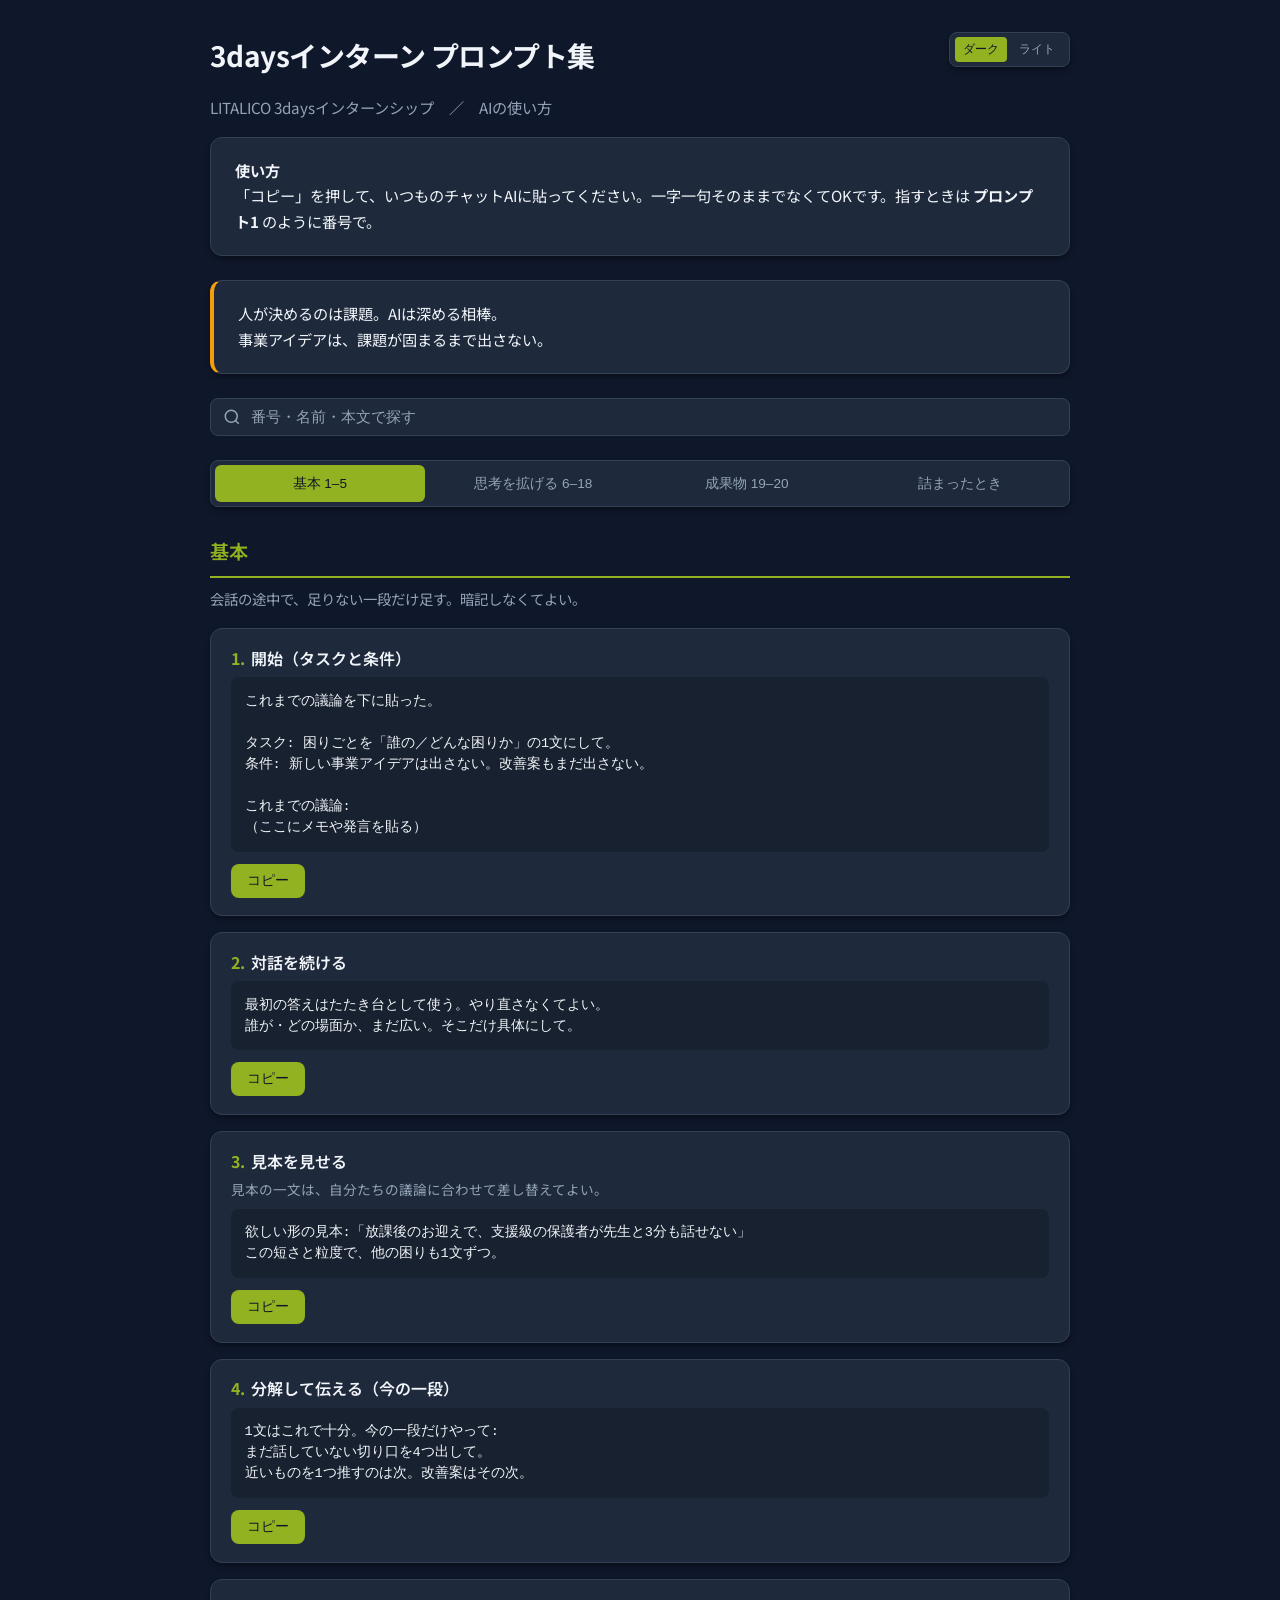
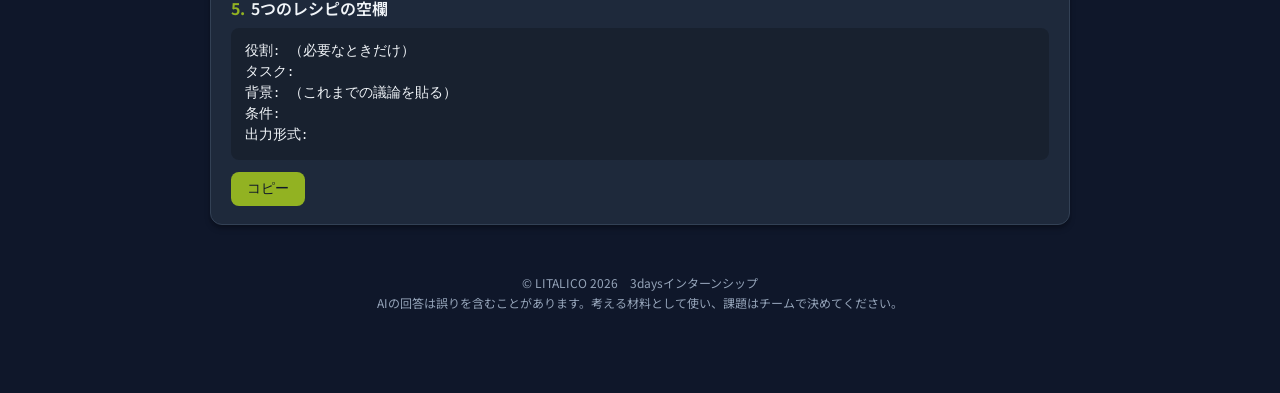
==== index.html @ 245033bb "Add intern prompt page for GitHub Pages. Students can copy numbered prompts the same way as the Yori" ====
<!DOCTYPE html>
<html lang="ja">
<head>
  <meta charset="UTF-8">
  <meta name="viewport" content="width=device-width, initial-scale=1">
  <title>LITALICO 3daysインターン プロンプト集</title>
  <link rel="preconnect" href="https://fonts.googleapis.com">
  <link rel="preconnect" href="https://fonts.gstatic.com" crossorigin>
  <link href="https://fonts.googleapis.com/css2?family=Noto+Sans+JP:wght@400;500;600;700&display=swap" rel="stylesheet">
  <style>
    :root {
      --bg: #0f172a;
      --bg-card: #1e293b;
      --bg-card-hover: #334155;
      --border: #334155;
      --primary: #92B222;
      --primary-hover: #a8c43a;
      --text: #f1f5f9;
      --muted: #94a3b8;
      --accent: #CBEFFA;
      --success: #34d399;
      --btn-text: #0f172a;
      --radius: 12px;
      --radius-sm: 8px;
      --shadow: 0 4px 6px -1px rgba(0,0,0,0.3), 0 2px 4px -2px rgba(0,0,0,0.2);
      --shadow-lg: 0 10px 15px -3px rgba(0,0,0,0.3), 0 4px 6px -4px rgba(0,0,0,0.2);
    }
    body.theme-light {
      --bg: #f5f9eb;
      --bg-card: #ffffff;
      --bg-card-hover: #E8F3C3;
      --border: #d4e8a8;
      --primary: #92B222;
      --primary-hover: #7a9a1c;
      --text: #1a2e0a;
      --muted: #5a6b3a;
      --accent: #CBEFFA;
      --success: #059669;
      --btn-text: #ffffff;
      --prompt-bg: #E8F3C3;
      --shadow: 0 1px 3px rgba(146,178,34,0.12), 0 1px 2px rgba(0,0,0,0.06);
      --shadow-lg: 0 4px 6px -1px rgba(146,178,34,0.15), 0 2px 4px -2px rgba(0,0,0,0.08);
    }
    * { box-sizing: border-box; }
    body {
      font-family: "Noto Sans JP", "Hiragino Sans", "Hiragino Kaku Gothic ProN", Meiryo, sans-serif;
      background: var(--bg);
      color: var(--text);
      line-height: 1.7;
      margin: 0;
      padding: 2rem 1rem 5rem;
      min-height: 100vh;
    }
    .container { max-width: 860px; margin: 0 auto; }
    h1 { font-size: 1.75rem; font-weight: 700; margin-bottom: 0.5rem; letter-spacing: -0.02em; }
    .subtitle { color: var(--muted); font-size: 0.95rem; margin-bottom: 0; }
    .intro, .notice {
      background: var(--bg-card);
      border: 1px solid var(--border);
      border-radius: var(--radius);
      padding: 1.25rem 1.5rem;
      margin-bottom: 1.5rem;
      font-size: 0.95rem;
      box-shadow: var(--shadow);
    }
    .notice { border-left: 4px solid #f59e0b; }
    h2 {
      font-size: 1.2rem;
      font-weight: 600;
      margin: 0 0 1rem;
      padding-top: 0.25rem;
      color: var(--primary);
      border-bottom: 2px solid var(--primary);
      padding-bottom: 0.5rem;
    }
    .lede { color: var(--muted); font-size: 0.9rem; margin: -0.4rem 0 1rem; }
    .page-header {
      display: flex;
      justify-content: space-between;
      align-items: flex-start;
      gap: 1rem;
      margin-bottom: 1rem;
    }
    .page-header h1 { margin: 0; }
    .top-controls {
      display: flex;
      align-items: center;
      gap: 0.5rem;
      flex-shrink: 0;
    }
    .theme-toggle {
      display: flex;
      gap: 0.25rem;
      padding: 0.25rem 0.35rem;
      background: var(--bg-card);
      border: 1px solid var(--border);
      border-radius: var(--radius-sm);
      box-shadow: var(--shadow);
    }
    .theme-toggle button {
      display: inline-flex;
      align-items: center;
      gap: 0.35rem;
      padding: 0.25rem 0.5rem;
      border: none;
      border-radius: 4px;
      background: transparent;
      color: var(--muted);
      font-size: 0.75rem;
      cursor: pointer;
      transition: all 0.2s;
    }
    .theme-toggle button:hover { color: var(--text); background: var(--bg-card-hover); }
    .theme-toggle button.active { background: var(--primary); color: var(--btn-text); font-weight: 500; }
    .prompt-block {
      background: var(--bg-card);
      border: 1px solid var(--border);
      border-radius: var(--radius);
      padding: 1.1rem 1.25rem;
      margin-bottom: 1rem;
      box-shadow: var(--shadow);
    }
    .prompt-block:hover { border-color: var(--primary); box-shadow: var(--shadow-lg); }
    .prompt-title { font-weight: 600; margin-bottom: 0.35rem; font-size: 1rem; line-height: 1.4; }
    .prompt-num { font-weight: 700; color: var(--primary); margin-right: 0.35rem; }
    .prompt-note { color: var(--muted); font-size: 0.85rem; margin: 0 0 0.5rem; }
    .prompt-text {
      white-space: pre-wrap;
      font-family: "Consolas", "Monaco", "SF Mono", monospace;
      font-size: 0.85rem;
      background: var(--prompt-bg, rgba(0,0,0,0.2));
      padding: 0.85rem;
      border-radius: var(--radius-sm);
      margin: 0.5rem 0;
      overflow-x: auto;
      color: var(--text);
      line-height: 1.55;
    }
    .copy-btn {
      display: inline-flex;
      align-items: center;
      gap: 0.35rem;
      background: var(--primary);
      color: var(--btn-text) !important;
      border: none;
      padding: 0.5rem 1rem;
      border-radius: var(--radius-sm);
      font-size: 0.85rem;
      font-weight: 500;
      cursor: pointer;
      margin-top: 0.25rem;
      transition: all 0.2s;
    }
    .copy-btn:hover { background: var(--primary-hover); transform: translateY(-1px); }
    .copy-btn.copied { background: var(--success); }
    .stuck-list { list-style: none; padding: 0; margin: 0; }
    .stuck-list li {
      background: var(--bg-card);
      border: 1px solid var(--border);
      border-radius: var(--radius);
      padding: 1rem 1.25rem;
      margin-bottom: 0.75rem;
      box-shadow: var(--shadow);
    }
    .stuck-when { font-weight: 600; margin-bottom: 0.4rem; }
    .stuck-list .prompt-text { margin-top: 0.4rem; }
    footer { margin-top: 3rem; font-size: 0.75rem; color: var(--muted); text-align: center; }
    .tab-nav {
      display: flex;
      gap: 0.25rem;
      margin-bottom: 1.5rem;
      padding: 0.25rem;
      background: var(--bg-card);
      border-radius: var(--radius-sm);
      box-shadow: var(--shadow);
      border: 1px solid var(--border);
    }
    .tab-nav button {
      flex: 1;
      padding: 0.6rem 0.7rem;
      border: none;
      border-radius: 6px;
      background: transparent;
      color: var(--muted);
      font-size: 0.85rem;
      font-weight: 500;
      cursor: pointer;
      transition: all 0.2s;
    }
    .tab-nav button:hover { color: var(--text); background: var(--bg-card-hover); }
    .tab-nav button.active { background: var(--primary); color: var(--btn-text); }
    .tab-panel { display: none; }
    .tab-panel.active { display: block; }
    .search-bar { margin-bottom: 1.5rem; }
    .search-bar input {
      width: 100%;
      padding: 0.6rem 1rem 0.6rem 2.5rem;
      font-size: 0.95rem;
      border: 1px solid var(--border);
      border-radius: var(--radius-sm);
      background: var(--bg-card);
      color: var(--text);
      background-image: url("data:image/svg+xml,%3Csvg xmlns='http://www.w3.org/2000/svg' width='18' height='18' viewBox='0 0 24 24' fill='none' stroke='%2394a3b8' stroke-width='2'%3E%3Ccircle cx='11' cy='11' r='8'/%3E%3Cpath d='m21 21-4.35-4.35'/%3E%3C/svg%3E");
      background-repeat: no-repeat;
      background-position: 0.75rem center;
    }
    .search-bar input::placeholder { color: var(--muted); }
    .search-bar input:focus { outline: none; border-color: var(--primary); }
    .prompt-block.search-hidden, .stuck-list li.search-hidden { display: none !important; }
    @media (max-width: 640px) {
      .page-header { flex-direction: column; align-items: stretch; }
      .top-controls { justify-content: flex-end; }
      .tab-nav { flex-wrap: wrap; }
      .tab-nav button { flex: 1 1 45%; }
    }
  </style>
</head>
<body>
  <div class="container">
    <header class="page-header">
      <div>
        <h1>3daysインターン プロンプト集</h1>
        <p class="subtitle">LITALICO 3daysインターンシップ　／　AIの使い方</p>
      </div>
      <div class="top-controls">
        <div class="theme-toggle" role="group" aria-label="配色">
          <button type="button" id="theme-dark" class="active" aria-pressed="true">ダーク</button>
          <button type="button" id="theme-light" aria-pressed="false">ライト</button>
        </div>
      </div>
    </header>

    <div class="intro">
      <strong>使い方</strong><br>
      「コピー」を押して、いつものチャットAIに貼ってください。一字一句そのままでなくてOKです。指すときは <strong>プロンプト1</strong> のように番号で。
    </div>
    <div class="notice">
      人が決めるのは課題。AIは深める相棒。<br>
      事業アイデアは、課題が固まるまで出さない。
    </div>

    <div class="search-bar">
      <input id="search-input" type="search" placeholder="番号・名前・本文で探す" autocomplete="off">
    </div>

    <nav class="tab-nav" role="tablist">
      <button type="button" id="tab-basic" class="active" role="tab" aria-selected="true">基本 1–5</button>
      <button type="button" id="tab-think" role="tab" aria-selected="false">思考を拡げる 6–18</button>
      <button type="button" id="tab-output" role="tab" aria-selected="false">成果物 19–20</button>
      <button type="button" id="tab-stuck" role="tab" aria-selected="false">詰まったとき</button>
    </nav>

    <section id="panel-basic" class="tab-panel active" role="tabpanel">
      <h2>基本</h2>
      <p class="lede">会話の途中で、足りない一段だけ足す。暗記しなくてよい。</p>

      <article class="prompt-block">
        <div class="prompt-title"><span class="prompt-num">1.</span>開始（タスクと条件）</div>
        <pre class="prompt-text" data-prompt="1">これまでの議論を下に貼った。

タスク: 困りごとを「誰の／どんな困りか」の1文にして。
条件: 新しい事業アイデアは出さない。改善案もまだ出さない。

これまでの議論:
（ここにメモや発言を貼る）</pre>
        <button type="button" class="copy-btn" data-copy="1">コピー</button>
      </article>

      <article class="prompt-block">
        <div class="prompt-title"><span class="prompt-num">2.</span>対話を続ける</div>
        <pre class="prompt-text" data-prompt="2">最初の答えはたたき台として使う。やり直さなくてよい。
誰が・どの場面か、まだ広い。そこだけ具体にして。</pre>
        <button type="button" class="copy-btn" data-copy="2">コピー</button>
      </article>

      <article class="prompt-block">
        <div class="prompt-title"><span class="prompt-num">3.</span>見本を見せる</div>
        <p class="prompt-note">見本の一文は、自分たちの議論に合わせて差し替えてよい。</p>
        <pre class="prompt-text" data-prompt="3">欲しい形の見本:「放課後のお迎えで、支援級の保護者が先生と3分も話せない」
この短さと粒度で、他の困りも1文ずつ。</pre>
        <button type="button" class="copy-btn" data-copy="3">コピー</button>
      </article>

      <article class="prompt-block">
        <div class="prompt-title"><span class="prompt-num">4.</span>分解して伝える（今の一段）</div>
        <pre class="prompt-text" data-prompt="4">1文はこれで十分。今の一段だけやって:
まだ話していない切り口を4つ出して。
近いものを1つ推すのは次。改善案はその次。</pre>
        <button type="button" class="copy-btn" data-copy="4">コピー</button>
      </article>

      <article class="prompt-block">
        <div class="prompt-title"><span class="prompt-num">5.</span>5つのレシピの空欄</div>
        <pre class="prompt-text" data-prompt="5">役割: （必要なときだけ）
タスク:
背景: （これまでの議論を貼る）
条件:
出力形式:</pre>
        <button type="button" class="copy-btn" data-copy="5">コピー</button>
      </article>
    </section>

    <section id="panel-think" class="tab-panel" role="tabpanel">
      <h2>思考を拡げる（①）</h2>
      <p class="lede">今ほしい一段だけ。全部使わなくてよい。会話の途中で、1行足すのでもよい。</p>

      <article class="prompt-block">
        <div class="prompt-title"><span class="prompt-num">6.</span>切り口を広げる（①-A）</div>
        <p class="prompt-note">視点を広げる。まだ話していない切り口を出す。</p>
        <pre class="prompt-text" data-prompt="6">これまでの議論:
（ここにメモや発言を貼る）

お願い:
1. 出てきた困りごとを、「誰の、どんな困りか」の1文に書き換えて
2. まだ話していない切り口を4つ出して
3. どれが今日の議論と一番近いか、根拠つきで1つ推して
ただし、新しい事業アイデアはまだ出さないで</pre>
        <button type="button" class="copy-btn" data-copy="6">コピー</button>
      </article>

      <article class="prompt-block">
        <div class="prompt-title"><span class="prompt-num">7.</span>視点を変える</div>
        <p class="prompt-note">同じ困りを、賛成と反対から見る。</p>
        <pre class="prompt-text" data-prompt="7">この課題仮説について、賛成側と反対側、それぞれの視点から1文ずつ。
事業アイデアは出さないで。</pre>
        <button type="button" class="copy-btn" data-copy="7">コピー</button>
      </article>

      <article class="prompt-block">
        <div class="prompt-title"><span class="prompt-num">8.</span>立場を変える</div>
        <p class="prompt-note">役割は、自分たちの議論に合わせて差し替えてよい。</p>
        <pre class="prompt-text" data-prompt="8">この困りを、「役割A」の視点と「役割B」の視点、2つの立場から1文ずつ。
例: 保護者と先生、本人と家族。事業アイデアは出さないで。</pre>
        <button type="button" class="copy-btn" data-copy="8">コピー</button>
      </article>

      <article class="prompt-block">
        <div class="prompt-title"><span class="prompt-num">9.</span>漏れとダブりを見る</div>
        <p class="prompt-note">切り口を出したあと。近いものはまとめる。</p>
        <pre class="prompt-text" data-prompt="9">今出した切り口は、モレなくダブりなくなっているか確認して。
漏れがあれば指摘して、1つ補って。事業アイデアは出さないで。</pre>
        <button type="button" class="copy-btn" data-copy="9">コピー</button>
      </article>

      <article class="prompt-block">
        <div class="prompt-title"><span class="prompt-num">10.</span>一段深く聞く</div>
        <p class="prompt-note">1文はできたが、まだ薄いとき。</p>
        <pre class="prompt-text" data-prompt="10">今の困りについて、重要な点をさらに掘り下げて。
見落としている細部やニュアンスも。事業アイデアは出さないで。</pre>
        <button type="button" class="copy-btn" data-copy="10">コピー</button>
      </article>

      <article class="prompt-block">
        <div class="prompt-title"><span class="prompt-num">11.</span>自分たちの案を疑う（①-B）</div>
        <p class="prompt-note">弱点を先に指摘する。改善案は、指摘のあと。</p>
        <pre class="prompt-text" data-prompt="11">いまの課題仮説: （1〜3行）

次の観点で弱点を指摘して。改善案は、指摘のあと別項で。
- 誰の困りかがぼやけていないか
- 検証できない前提はどれか</pre>
        <button type="button" class="copy-btn" data-copy="11">コピー</button>
      </article>

      <article class="prompt-block">
        <div class="prompt-title"><span class="prompt-num">12.</span>前提を洗い出す</div>
        <p class="prompt-note">一般論に見え始めたとき。通用する範囲を先に出す。</p>
        <pre class="prompt-text" data-prompt="12">この回答が成立するために、暗黙の前提となっている条件や、適用範囲の限界があれば指摘して。
事業アイデアは出さないで。</pre>
        <button type="button" class="copy-btn" data-copy="12">コピー</button>
      </article>

      <article class="prompt-block">
        <div class="prompt-title"><span class="prompt-num">13.</span>自分の答えにツッコミを入れる</div>
        <p class="prompt-note">自分たちの仮説に、あえて反論する。</p>
        <pre class="prompt-text" data-prompt="13">自分の回答に反論するつもりで考えて。間違いや論理の欠陥があれば指摘して。
改善は、指摘のあと。事業アイデアは出さないで。</pre>
        <button type="button" class="copy-btn" data-copy="13">コピー</button>
      </article>

      <article class="prompt-block">
        <div class="prompt-title"><span class="prompt-num">14.</span>自己採点させる</div>
        <p class="prompt-note">頼んだことに対して、足りない項目だけ直させる。</p>
        <pre class="prompt-text" data-prompt="14">先の回答を、頼んだことごとに0〜5点で自己評価して。
足りない項目があれば、そこだけ直して。事業アイデアは足さないで。</pre>
        <button type="button" class="copy-btn" data-copy="14">コピー</button>
      </article>

      <article class="prompt-block">
        <div class="prompt-title"><span class="prompt-num">15.</span>メタプロンプト（①-C）</div>
        <p class="prompt-note">成果物ではなく、お願いの仕方をAIに考えさせる。</p>
        <pre class="prompt-text" data-prompt="15">課題の解像度を上げるためのプロンプトを作って。
事業アイデアはまだ出さないで。</pre>
        <button type="button" class="copy-btn" data-copy="15">コピー</button>
      </article>

      <article class="prompt-block">
        <div class="prompt-title"><span class="prompt-num">16.</span>逆質問（①-C）</div>
        <p class="prompt-note">仕様の穴を埋める。AIから人間に質問させる。</p>
        <pre class="prompt-text" data-prompt="16">タスクの完成度を高めるために、ユーザーに聞くべきことがあれば質問して。
1問ずつ待って。</pre>
        <button type="button" class="copy-btn" data-copy="16">コピー</button>
      </article>

      <article class="prompt-block">
        <div class="prompt-title"><span class="prompt-num">17.</span>決める問いを先に聞く（①-C）</div>
        <p class="prompt-note">事業案の前に、次の30分で決める順を出させる。体験では2問で止めてよい。</p>
        <pre class="prompt-text" data-prompt="17">今の議論を、事業アイデアに落とす前に、課題の解像度を上げたい。
次の30分で決めるべき問いを、重要な順に5つ質問して。
1問ずつ待って。私たちが答えたら次の問いに進んで。</pre>
        <button type="button" class="copy-btn" data-copy="17">コピー</button>
      </article>

      <article class="prompt-block">
        <div class="prompt-title"><span class="prompt-num">18.</span>自分の言葉にする</div>
        <pre class="prompt-text" data-prompt="18">この課題仮説を、チームの仲間に30秒で説明するなら、どう言う？
私の言葉で言い直せるように、短い原稿を1つ出して。
専門用語は使わない。事業アイデアは入れない。</pre>
        <button type="button" class="copy-btn" data-copy="18">コピー</button>
      </article>
    </section>

    <section id="panel-output" class="tab-panel" role="tabpanel">
      <h2>成果物をまとめる（②）</h2>
      <p class="lede">骨子が言えてから渡す。見た目はスキルが担う。自分でデザインを磨かない。</p>

      <article class="prompt-block">
        <div class="prompt-title"><span class="prompt-num">19.</span>根拠を出す</div>
        <p class="prompt-note">事実が薄いとき。ないものは「ない」でよい。</p>
        <pre class="prompt-text" data-prompt="19">今の説明を支持する数値や調査結果があれば出して。出典も。
ないものは「ない」と書いて。まだ事業案は出さないで。</pre>
        <button type="button" class="copy-btn" data-copy="19">コピー</button>
      </article>

      <article class="prompt-block">
        <div class="prompt-title"><span class="prompt-num">20.</span>スキルを呼ぶ</div>
        <p class="prompt-note">呼び方は /litalico-presentation でもよい。スキルが先に項目を聞いてくる。生の議論メモのまま投げない。</p>
        <pre class="prompt-text" data-prompt="20">最終プレゼン資料を作って。

骨子:
- 課題:
- 論理:
- 伝えたいこと:</pre>
        <button type="button" class="copy-btn" data-copy="20">コピー</button>
      </article>
    </section>

    <section id="panel-stuck" class="tab-panel" role="tabpanel">
      <h2>詰まったとき</h2>
      <ul class="stuck-list">
        <li>
          <div class="stuck-when">出力が長い</div>
          <pre class="prompt-text" data-prompt="21">今のを半分の長さにして。今ほしい一段だけ</pre>
          <button type="button" class="copy-btn" data-copy="21">コピー</button>
        </li>
        <li>
          <div class="stuck-when">浅い・一般論</div>
          <p class="prompt-note">プロンプト10 一段深く聞く、または プロンプト12 前提を洗い出す</p>
        </li>
        <li>
          <div class="stuck-when">事業案ばかり</div>
          <pre class="prompt-text" data-prompt="22">新しい事業アイデアはまだ出さないで。課題の切り口だけ</pre>
          <button type="button" class="copy-btn" data-copy="22">コピー</button>
        </li>
        <li>
          <div class="stuck-when">一発で終わった</div>
          <p class="prompt-note">プロンプト2 に続けて、プロンプト14 自己採点</p>
        </li>
        <li>
          <div class="stuck-when">何を頼むかわからない</div>
          <p class="prompt-note">プロンプト16 逆質問、または プロンプト17 決める問いを先に聞く</p>
        </li>
        <li>
          <div class="stuck-when">スライドを作り始めた</div>
          <pre class="prompt-text" data-prompt="23">見た目はまだ。骨子（課題と論理）だけ言って</pre>
          <button type="button" class="copy-btn" data-copy="23">コピー</button>
        </li>
        <li>
          <div class="stuck-when">似た切り口ばかり</div>
          <p class="prompt-note">プロンプト7 視点を変える、または プロンプト9 漏れとダブり</p>
        </li>
        <li>
          <div class="stuck-when">意味が追えない</div>
          <pre class="prompt-text" data-prompt="24">これってどういうこと？ 中学生にも分かる言葉で</pre>
          <button type="button" class="copy-btn" data-copy="24">コピー</button>
        </li>
      </ul>
    </section>

    <footer>
      © LITALICO 2026　3daysインターンシップ<br>
      AIの回答は誤りを含むことがあります。考える材料として使い、課題はチームで決めてください。
    </footer>
  </div>

  <script>
    (function() {
      var THEME_KEY = '3days-intern-theme';
      var TAB_KEY = '3days-intern-tab';
      var btnThemeDark = document.getElementById('theme-dark');
      var btnThemeLight = document.getElementById('theme-light');
      var tabs = document.querySelectorAll('.tab-nav button');
      var panels = document.querySelectorAll('.tab-panel');
      var tabIds = ['basic', 'think', 'output', 'stuck'];

      function setTheme(mode) {
        var isLight = mode === 'light';
        document.body.classList.toggle('theme-light', isLight);
        btnThemeDark.classList.toggle('active', !isLight);
        btnThemeLight.classList.toggle('active', isLight);
        btnThemeDark.setAttribute('aria-pressed', !isLight);
        btnThemeLight.setAttribute('aria-pressed', isLight);
        try { localStorage.setItem(THEME_KEY, mode); } catch (e) {}
      }

      function setTab(id) {
        tabs.forEach(function(t) {
          var isActive = t.id === 'tab-' + id;
          t.classList.toggle('active', isActive);
          t.setAttribute('aria-selected', isActive);
        });
        panels.forEach(function(p) {
          p.classList.toggle('active', p.id === 'panel-' + id);
        });
        try { localStorage.setItem(TAB_KEY, id); } catch (e) {}
      }

      function filterSearch() {
        var q = (document.getElementById('search-input').value || '').trim().toLowerCase();
        var activePanel = document.querySelector('.tab-panel.active');
        if (!activePanel) return;
        var blocks = activePanel.querySelectorAll('.prompt-block, .stuck-list li');
        blocks.forEach(function(b) {
          var title = (b.querySelector('.prompt-title, .stuck-when') || {}).textContent || '';
          var note = (b.querySelector('.prompt-note') || {}).textContent || '';
          var text = (b.querySelector('.prompt-text') || {}).textContent || '';
          var match = !q || (title + note + text).toLowerCase().indexOf(q) >= 0;
          b.classList.toggle('search-hidden', !match);
        });
      }

      btnThemeDark.addEventListener('click', function() { setTheme('dark'); });
      btnThemeLight.addEventListener('click', function() { setTheme('light'); });
      tabs.forEach(function(t) {
        t.addEventListener('click', function() {
          setTab(t.id.replace('tab-', ''));
          setTimeout(filterSearch, 0);
        });
      });
      document.getElementById('search-input').addEventListener('input', filterSearch);

      var savedTheme = localStorage.getItem(THEME_KEY);
      if (savedTheme === 'light') setTheme('light');
      var savedTab = localStorage.getItem(TAB_KEY);
      if (savedTab && tabIds.indexOf(savedTab) >= 0) setTab(savedTab);
    })();

    document.querySelectorAll('.copy-btn').forEach(function(btn) {
      btn.addEventListener('click', function() {
        var id = this.getAttribute('data-copy');
        var pre = document.querySelector('.prompt-text[data-prompt="' + id + '"]');
        var text = pre ? pre.textContent : '';
        navigator.clipboard.writeText(text).then(function() {
          btn.textContent = 'コピーしました';
          btn.classList.add('copied');
          setTimeout(function() {
            btn.textContent = 'コピー';
            btn.classList.remove('copied');
          }, 2000);
        });
      });
    });
  </script>
</body>
</html>
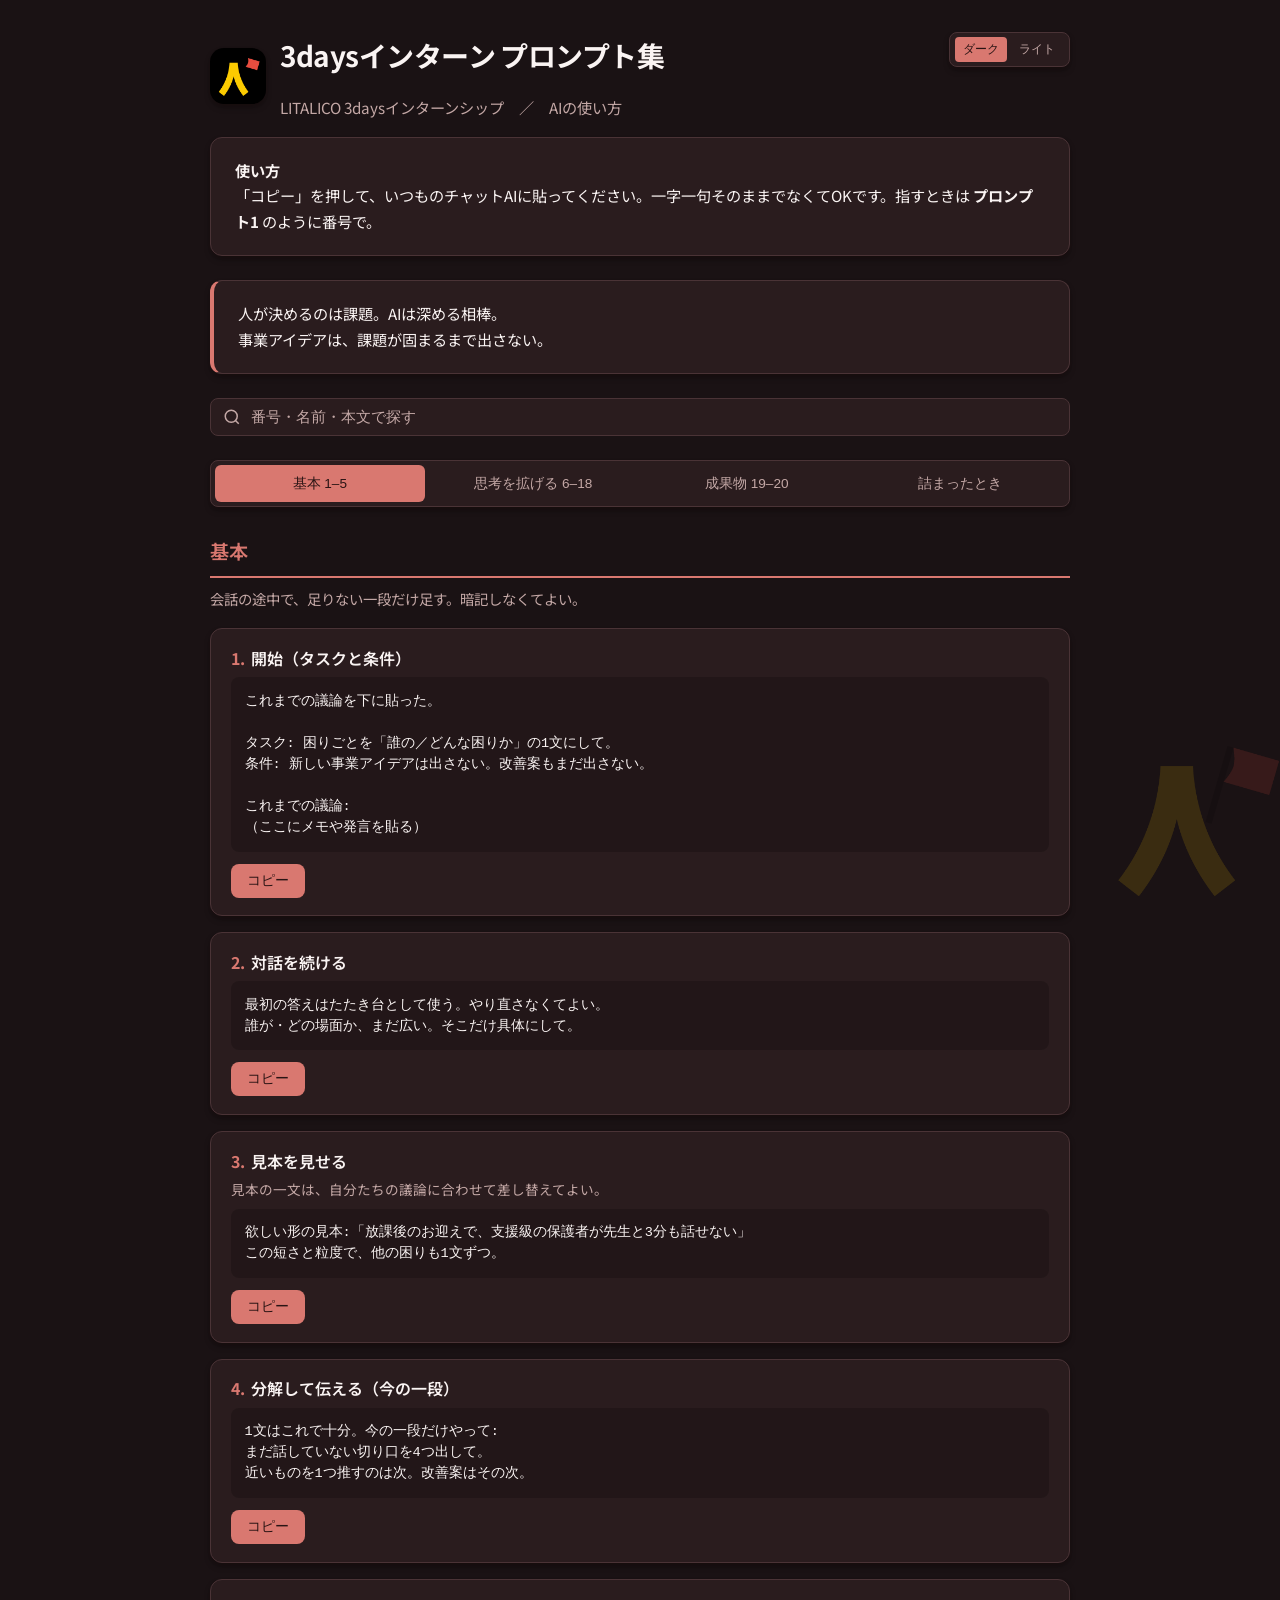
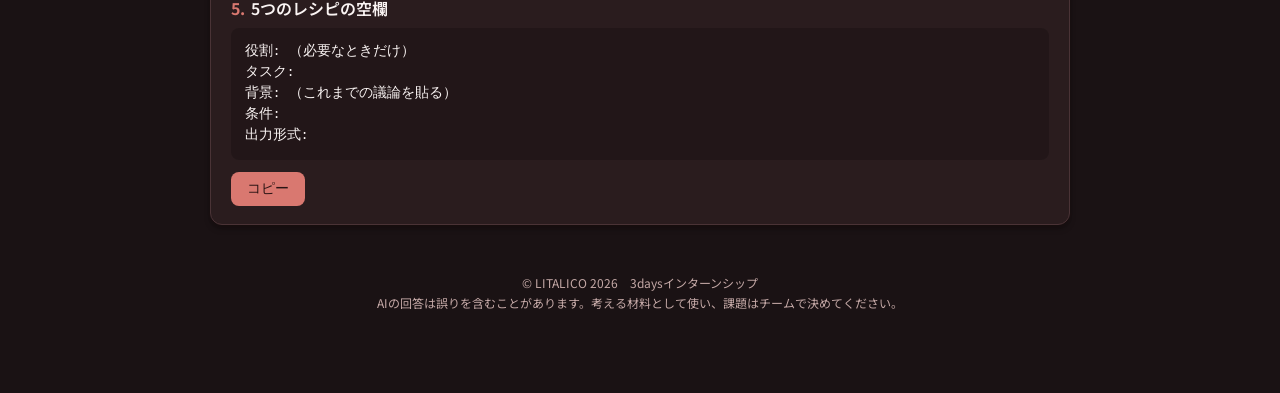
==== commit 5e2fee26: "Use a soft red palette and add the intern mark as ashirai. The header icon and corner watermark keep" ====
--- a/index.html
+++ b/index.html
@@ -4,42 +4,44 @@
   <meta charset="UTF-8">
   <meta name="viewport" content="width=device-width, initial-scale=1">
   <title>LITALICO 3daysインターン プロンプト集</title>
+  <link rel="icon" href="img/mark.png" type="image/png">
+  <link rel="apple-touch-icon" href="img/mark.png">
   <link rel="preconnect" href="https://fonts.googleapis.com">
   <link rel="preconnect" href="https://fonts.gstatic.com" crossorigin>
   <link href="https://fonts.googleapis.com/css2?family=Noto+Sans+JP:wght@400;500;600;700&display=swap" rel="stylesheet">
   <style>
     :root {
-      --bg: #0f172a;
-      --bg-card: #1e293b;
-      --bg-card-hover: #334155;
-      --border: #334155;
-      --primary: #92B222;
-      --primary-hover: #a8c43a;
-      --text: #f1f5f9;
-      --muted: #94a3b8;
-      --accent: #CBEFFA;
-      --success: #34d399;
-      --btn-text: #0f172a;
+      --bg: #1a1214;
+      --bg-card: #2a1c1e;
+      --bg-card-hover: #3a282a;
+      --border: #4a3336;
+      --primary: #d97870;
+      --primary-hover: #e38e86;
+      --text: #faf4f3;
+      --muted: #c4a8a6;
+      --accent: #f0c4be;
+      --success: #7eb89a;
+      --btn-text: #2a1414;
       --radius: 12px;
       --radius-sm: 8px;
-      --shadow: 0 4px 6px -1px rgba(0,0,0,0.3), 0 2px 4px -2px rgba(0,0,0,0.2);
-      --shadow-lg: 0 10px 15px -3px rgba(0,0,0,0.3), 0 4px 6px -4px rgba(0,0,0,0.2);
+      --shadow: 0 4px 6px -1px rgba(0,0,0,0.35), 0 2px 4px -2px rgba(80,24,24,0.25);
+      --shadow-lg: 0 10px 15px -3px rgba(0,0,0,0.35), 0 4px 6px -4px rgba(80,24,24,0.25);
     }
     body.theme-light {
-      --bg: #f5f9eb;
+      --bg: #f7f0ee;
       --bg-card: #ffffff;
-      --bg-card-hover: #E8F3C3;
-      --border: #d4e8a8;
-      --primary: #92B222;
-      --primary-hover: #7a9a1c;
-      --text: #1a2e0a;
-      --muted: #5a6b3a;
-      --accent: #CBEFFA;
-      --success: #059669;
+      --bg-card-hover: #f6e4e1;
+      --border: #ead4d0;
+      --primary: #c45c58;
+      --primary-hover: #b04e4a;
+      --text: #3a2222;
+      --muted: #8a5e5c;
+      --accent: #e8b4ae;
+      --success: #3d8f6e;
       --btn-text: #ffffff;
-      --prompt-bg: #E8F3C3;
-      --shadow: 0 1px 3px rgba(146,178,34,0.12), 0 1px 2px rgba(0,0,0,0.06);
-      --shadow-lg: 0 4px 6px -1px rgba(146,178,34,0.15), 0 2px 4px -2px rgba(0,0,0,0.08);
+      --prompt-bg: #f8e8e5;
+      --shadow: 0 1px 3px rgba(196,92,88,0.12), 0 1px 2px rgba(0,0,0,0.06);
+      --shadow-lg: 0 4px 6px -1px rgba(196,92,88,0.16), 0 2px 4px -2px rgba(0,0,0,0.08);
     }
     * { box-sizing: border-box; }
     body {
@@ -63,7 +65,35 @@
       font-size: 0.95rem;
       box-shadow: var(--shadow);
     }
-    .notice { border-left: 4px solid #f59e0b; }
+    .notice { border-left: 4px solid var(--primary); }
+    .brand {
+      display: flex;
+      align-items: center;
+      gap: 0.85rem;
+      min-width: 0;
+    }
+    .brand-mark {
+      width: 56px;
+      height: 56px;
+      border-radius: 14px;
+      object-fit: cover;
+      flex-shrink: 0;
+      box-shadow: var(--shadow);
+      background: #000;
+    }
+    .ashirai {
+      position: fixed;
+      right: -24px;
+      bottom: -28px;
+      width: 220px;
+      height: 220px;
+      opacity: 0.14;
+      pointer-events: none;
+      z-index: 0;
+      object-fit: contain;
+    }
+    body.theme-light .ashirai { opacity: 0.1; }
+    .container { position: relative; z-index: 1; }
     h2 {
       font-size: 1.2rem;
       font-weight: 600;
@@ -200,7 +230,7 @@
       border-radius: var(--radius-sm);
       background: var(--bg-card);
       color: var(--text);
-      background-image: url("data:image/svg+xml,%3Csvg xmlns='http://www.w3.org/2000/svg' width='18' height='18' viewBox='0 0 24 24' fill='none' stroke='%2394a3b8' stroke-width='2'%3E%3Ccircle cx='11' cy='11' r='8'/%3E%3Cpath d='m21 21-4.35-4.35'/%3E%3C/svg%3E");
+      background-image: url("data:image/svg+xml,%3Csvg xmlns='http://www.w3.org/2000/svg' width='18' height='18' viewBox='0 0 24 24' fill='none' stroke='%23c4a8a6' stroke-width='2'%3E%3Ccircle cx='11' cy='11' r='8'/%3E%3Cpath d='m21 21-4.35-4.35'/%3E%3C/svg%3E");
       background-repeat: no-repeat;
       background-position: 0.75rem center;
     }
@@ -212,15 +242,21 @@
       .top-controls { justify-content: flex-end; }
       .tab-nav { flex-wrap: wrap; }
       .tab-nav button { flex: 1 1 45%; }
+      .brand-mark { width: 48px; height: 48px; border-radius: 12px; }
+      .ashirai { width: 150px; height: 150px; }
     }
   </style>
 </head>
 <body>
+  <img class="ashirai" src="img/mark.png" alt="" aria-hidden="true">
   <div class="container">
     <header class="page-header">
-      <div>
-        <h1>3daysインターン プロンプト集</h1>
-        <p class="subtitle">LITALICO 3daysインターンシップ　／　AIの使い方</p>
+      <div class="brand">
+        <img class="brand-mark" src="img/mark.png" width="56" height="56" alt="">
+        <div>
+          <h1>3daysインターン プロンプト集</h1>
+          <p class="subtitle">LITALICO 3daysインターンシップ　／　AIの使い方</p>
+        </div>
       </div>
       <div class="top-controls">
         <div class="theme-toggle" role="group" aria-label="配色">
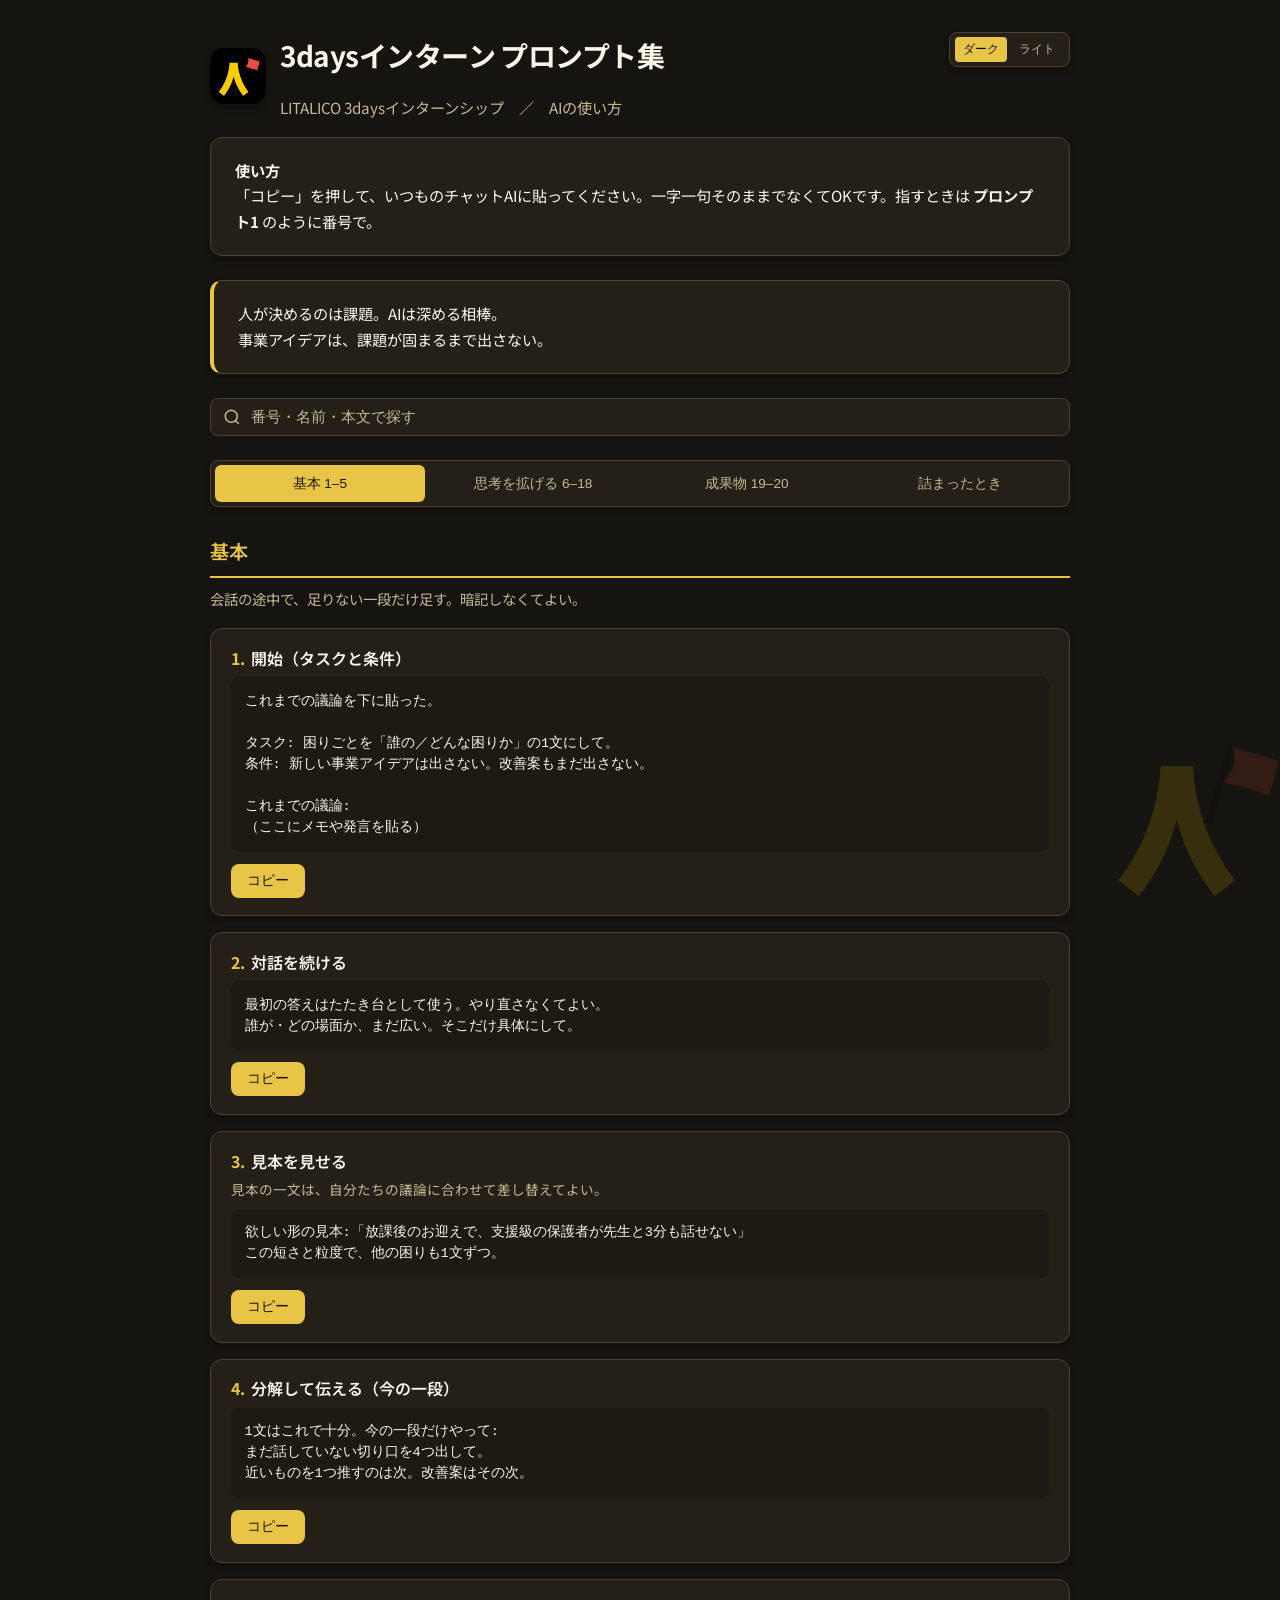
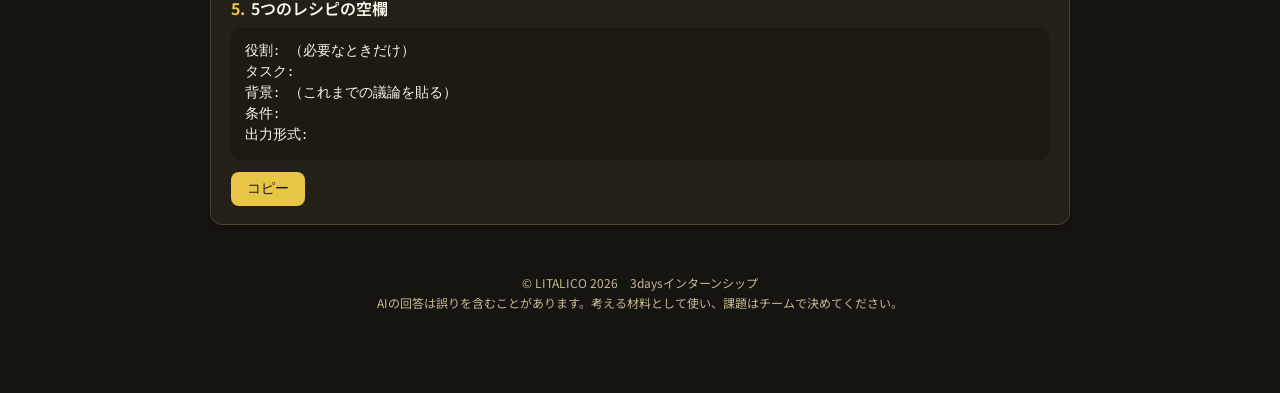
==== commit 473f6b16: "Switch the page palette to yellow to match the intern mark. Co-authored-by: Cursor <cursoragent@curs" ====
--- a/index.html
+++ b/index.html
@@ -11,37 +11,37 @@
   <link href="https://fonts.googleapis.com/css2?family=Noto+Sans+JP:wght@400;500;600;700&display=swap" rel="stylesheet">
   <style>
     :root {
-      --bg: #1a1214;
-      --bg-card: #2a1c1e;
-      --bg-card-hover: #3a282a;
-      --border: #4a3336;
-      --primary: #d97870;
-      --primary-hover: #e38e86;
-      --text: #faf4f3;
-      --muted: #c4a8a6;
-      --accent: #f0c4be;
+      --bg: #161410;
+      --bg-card: #242018;
+      --bg-card-hover: #3a3426;
+      --border: #4a4330;
+      --primary: #e8c547;
+      --primary-hover: #f0d36a;
+      --text: #faf6ea;
+      --muted: #c4b896;
+      --accent: #f5e4a8;
       --success: #7eb89a;
-      --btn-text: #2a1414;
+      --btn-text: #1a1508;
       --radius: 12px;
       --radius-sm: 8px;
-      --shadow: 0 4px 6px -1px rgba(0,0,0,0.35), 0 2px 4px -2px rgba(80,24,24,0.25);
-      --shadow-lg: 0 10px 15px -3px rgba(0,0,0,0.35), 0 4px 6px -4px rgba(80,24,24,0.25);
+      --shadow: 0 4px 6px -1px rgba(0,0,0,0.35), 0 2px 4px -2px rgba(80,64,16,0.25);
+      --shadow-lg: 0 10px 15px -3px rgba(0,0,0,0.35), 0 4px 6px -4px rgba(80,64,16,0.25);
     }
     body.theme-light {
-      --bg: #f7f0ee;
+      --bg: #faf6ea;
       --bg-card: #ffffff;
-      --bg-card-hover: #f6e4e1;
-      --border: #ead4d0;
-      --primary: #c45c58;
-      --primary-hover: #b04e4a;
-      --text: #3a2222;
-      --muted: #8a5e5c;
-      --accent: #e8b4ae;
+      --bg-card-hover: #f5edd0;
+      --border: #eadcb0;
+      --primary: #d4b03a;
+      --primary-hover: #c09c28;
+      --text: #2a2410;
+      --muted: #7a7048;
+      --accent: #e8d48a;
       --success: #3d8f6e;
-      --btn-text: #ffffff;
-      --prompt-bg: #f8e8e5;
-      --shadow: 0 1px 3px rgba(196,92,88,0.12), 0 1px 2px rgba(0,0,0,0.06);
-      --shadow-lg: 0 4px 6px -1px rgba(196,92,88,0.16), 0 2px 4px -2px rgba(0,0,0,0.08);
+      --btn-text: #1a1508;
+      --prompt-bg: #f5edd0;
+      --shadow: 0 1px 3px rgba(212,176,58,0.18), 0 1px 2px rgba(0,0,0,0.06);
+      --shadow-lg: 0 4px 6px -1px rgba(212,176,58,0.2), 0 2px 4px -2px rgba(0,0,0,0.08);
     }
     * { box-sizing: border-box; }
     body {
@@ -230,7 +230,7 @@
       border-radius: var(--radius-sm);
       background: var(--bg-card);
       color: var(--text);
-      background-image: url("data:image/svg+xml,%3Csvg xmlns='http://www.w3.org/2000/svg' width='18' height='18' viewBox='0 0 24 24' fill='none' stroke='%23c4a8a6' stroke-width='2'%3E%3Ccircle cx='11' cy='11' r='8'/%3E%3Cpath d='m21 21-4.35-4.35'/%3E%3C/svg%3E");
+      background-image: url("data:image/svg+xml,%3Csvg xmlns='http://www.w3.org/2000/svg' width='18' height='18' viewBox='0 0 24 24' fill='none' stroke='%23c4b896' stroke-width='2'%3E%3Ccircle cx='11' cy='11' r='8'/%3E%3Cpath d='m21 21-4.35-4.35'/%3E%3C/svg%3E");
       background-repeat: no-repeat;
       background-position: 0.75rem center;
     }
